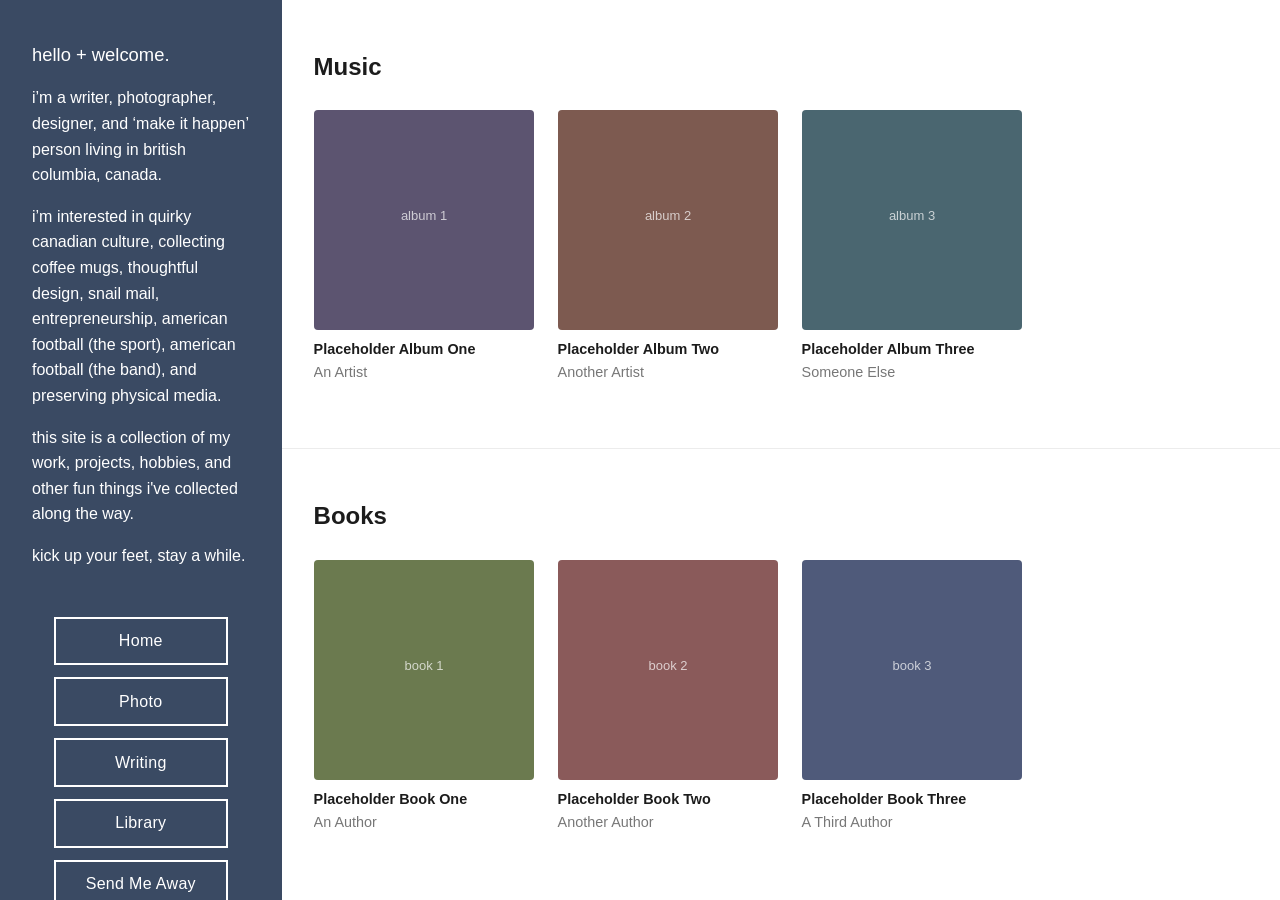
==== library.html @ 1d6d342d "Build personal website: landing slideshow, writing, and library pages - Landing page with 5s cross-f" ====
<!DOCTYPE html>
<html lang="en">
<head>
  <meta charset="UTF-8" />
  <meta name="viewport" content="width=device-width, initial-scale=1.0" />
  <title>library — lauren emberson</title>
  <link rel="stylesheet" href="css/styles.css" />
</head>
<body>

  <!-- ===================== LEFT SIDEBAR (same as home) ===================== -->
  <aside class="sidebar" id="sidebar">
    <div class="sidebar__intro">
      <p class="lede">hello + welcome.</p>
      <p>i’m a writer, photographer, designer, and ‘make it happen’ person
      living in british columbia, canada.</p>
      <p>i’m interested in quirky canadian culture, collecting coffee mugs,
      thoughtful design, snail mail, entrepreneurship, american football (the
      sport), american football (the band), and preserving physical media.</p>
      <p>this site is a collection of my work, projects, hobbies, and other fun
      things i've collected along the way.</p>
      <p>kick up your feet, stay a while.</p>
    </div>

    <nav class="sidebar__nav">
      <a class="btn" href="index.html"><span>Home</span></a>
      <a class="btn" id="photo-btn" href="#" target="_blank" rel="noopener">
        <span>Photo</span>
      </a>
      <a class="btn" href="writing.html"><span>Writing</span></a>
      <a class="btn" href="library.html"><span>Library</span></a>
      <a class="btn" id="send-me-away-btn" href="#"><span>Send Me Away</span></a>
    </nav>
  </aside>

  <!-- ===================== LIBRARY CONTENT ===================== -->
  <main class="content">
    <!-- MUSIC: top half -->
    <section class="library-section">
      <h2 class="section-title">Music</h2>
      <div class="cover-row" id="music-row"></div>
    </section>

    <!-- BOOKS: bottom half -->
    <section class="library-section">
      <h2 class="section-title">Books</h2>
      <div class="cover-row" id="books-row"></div>
    </section>
  </main>

  <script>
    document.documentElement.style.setProperty('--sidebar-color', '#3a4a63');
    document.documentElement.style.setProperty('--sidebar-text', '#ffffff');
  </script>

  <script src="js/data.js"></script>
  <script src="js/shared.js"></script>
  <script src="js/library.js"></script>
</body>
</html>
---- css/styles.css ----
/* ============================================================================
   styles.css  —  the look & feel of the whole site.
   You usually won't need to touch this. Fonts, sizes, and layout live here.
============================================================================ */

/* --- Basic reset so the site looks the same in every browser --- */
* {
  margin: 0;
  padding: 0;
  box-sizing: border-box;
}

:root {
  /* The sidebar colour is set live by JavaScript, but we give it a start value */
  --sidebar-color: #2e3a2f;
  --sidebar-text: #ffffff;
  --fade-time: 1.2s;            /* how long the cross-fade takes */
  --sidebar-width: 22%;         /* width of the left sidebar (~20%) */
}

html, body {
  height: 100%;
  font-family: "Helvetica Neue", Helvetica, Arial, sans-serif;
  font-size: 16px;              /* "medium size" base text */
  line-height: 1.6;
  color: #1c1c1c;
  background: #ffffff;
  -webkit-font-smoothing: antialiased;
}

a { color: inherit; }


/* ============================================================================
   SIDEBAR (shared by every page)
============================================================================ */
.sidebar {
  position: fixed;
  top: 0;
  left: 0;
  width: var(--sidebar-width);
  height: 100vh;
  padding: 2.5rem 2rem;
  display: flex;
  flex-direction: column;
  justify-content: space-between;   /* text at top, buttons at bottom */
  background-color: var(--sidebar-color);
  color: var(--sidebar-text);
  /* the smooth colour cross-fade when images change: */
  transition: background-color var(--fade-time) ease-in-out,
              color var(--fade-time) ease-in-out;
  z-index: 10;
  overflow-y: auto;
}

.sidebar__intro p {
  margin-bottom: 1rem;
  font-size: 1rem;
}

.sidebar__intro .lede {
  font-size: 1.15rem;
  font-weight: 500;
}

/* The navigation buttons: text with a medium-thickness rectangle around them */
.sidebar__nav {
  display: flex;
  flex-direction: column;
  align-items: center;          /* centred within the sidebar */
  gap: 0.75rem;
  margin-top: 2rem;
}

.btn {
  display: inline-block;
  width: 80%;
  max-width: 220px;
  text-align: center;
  padding: 0.6rem 1rem;
  border: 2px solid currentColor;   /* medium-thickness rectangle line */
  color: inherit;
  background: transparent;
  font-family: inherit;
  font-size: 1rem;
  letter-spacing: 0.02em;
  text-decoration: none;
  cursor: pointer;
  transition: background-color 0.25s ease, color 0.25s ease, opacity 0.25s ease;
}

.btn:hover {
  background-color: currentColor;   /* fill on hover... */
}
.btn:hover span {
  color: var(--sidebar-color);      /* ...text flips to the sidebar colour */
}


/* ============================================================================
   MAIN CONTENT AREA (right of sidebar)
============================================================================ */
.content {
  margin-left: var(--sidebar-width);
  min-height: 100vh;
}


/* ============================================================================
   LANDING PAGE SLIDESHOW
============================================================================ */
.slideshow {
  position: fixed;
  top: 0;
  left: var(--sidebar-width);
  width: calc(100% - var(--sidebar-width));
  height: 100vh;
}

.slide {
  position: absolute;
  inset: 0;                     /* fill the whole area */
  background-size: cover;
  background-position: center;
  opacity: 0;
  transition: opacity var(--fade-time) ease-in-out;
}

.slide.is-active {
  opacity: 1;
}


/* ============================================================================
   WRITING PAGE
============================================================================ */
.page {
  max-width: 760px;
  margin: 0 auto;
  padding: 4rem 2rem 6rem;
}

.page__title {
  font-size: 1.5rem;
  font-weight: 600;
  margin-bottom: 2rem;
}

.entry {
  border-bottom: 1px solid #e2e2e2;
  padding: 1.25rem 0;
}

.entry__header {
  display: flex;
  align-items: baseline;
  gap: 0.75rem;
  background: none;
  border: none;
  width: 100%;
  text-align: left;
  cursor: pointer;
  font-family: inherit;
  font-size: 1.2rem;
  font-weight: 500;
  color: #1c1c1c;
}

.entry__toggle {
  display: inline-block;
  width: 1.2em;
  font-weight: 400;
  color: #888;
}

.entry__date {
  font-size: 0.85rem;
  color: #999;
  font-weight: 400;
}

.entry__body {
  max-height: 0;
  overflow: hidden;
  transition: max-height 0.35s ease;
}

.entry__body-inner {
  padding-top: 0.75rem;
  white-space: pre-line;        /* keeps your line breaks from data.js */
  font-size: 1rem;
  color: #333;
}

.entry.is-open .entry__body {
  max-height: 2000px;           /* big enough for long writing */
}


/* ============================================================================
   LIBRARY PAGE (music + books)
============================================================================ */
.library-section {
  padding: 3rem 2rem;
}

.library-section + .library-section {
  border-top: 1px solid #ececec;
}

.section-title {
  font-size: 1.5rem;
  font-weight: 600;
  margin-bottom: 1.5rem;
}

/* Horizontal left/right scrolling row of covers */
.cover-row {
  display: flex;
  gap: 1.5rem;
  overflow-x: auto;
  padding-bottom: 1rem;
  scroll-snap-type: x proximity;
}
.cover-row::-webkit-scrollbar { height: 8px; }
.cover-row::-webkit-scrollbar-thumb { background: #ccc; border-radius: 4px; }

.cover-card {
  position: relative;
  flex: 0 0 auto;
  width: 220px;
  scroll-snap-align: start;
}

.cover-card__img {
  width: 220px;
  height: 220px;
  object-fit: cover;
  border-radius: 4px;
  display: block;
  background: #eee;
}

.cover-card__caption {
  margin-top: 0.5rem;
  font-size: 0.9rem;
}
.cover-card__caption .title { font-weight: 600; }
.cover-card__caption .by { color: #777; }

/* The panel that appears when you hover over a cover */
.cover-card__overlay {
  position: absolute;
  inset: 0;
  height: 220px;                /* only cover the image, not the caption */
  background: rgba(20, 20, 20, 0.82);
  color: #fff;
  border-radius: 4px;
  display: flex;
  flex-direction: column;
  align-items: center;
  justify-content: center;
  gap: 0.75rem;
  opacity: 0;
  transition: opacity 0.25s ease;
  padding: 1rem;
  text-align: center;
}

.cover-card:hover .cover-card__overlay {
  opacity: 1;
}

.stars {
  font-size: 1.25rem;
  letter-spacing: 0.1em;
  color: #ffd166;
}

.overlay-links {
  display: flex;
  flex-wrap: wrap;
  gap: 0.5rem;
  justify-content: center;
}

.overlay-links a {
  border: 1.5px solid #fff;
  padding: 0.3rem 0.6rem;
  font-size: 0.8rem;
  text-decoration: none;
  color: #fff;
  transition: background 0.2s ease, color 0.2s ease;
}
.overlay-links a:hover {
  background: #fff;
  color: #111;
}


/* ============================================================================
   MOBILE / SMALL SCREENS
   The fixed sidebar becomes a normal block at the top so nothing overlaps.
============================================================================ */
@media (max-width: 800px) {
  :root { --sidebar-width: 100%; }

  .sidebar {
    position: relative;
    height: auto;
    width: 100%;
  }

  .content { margin-left: 0; }

  .slideshow {
    position: relative;
    left: 0;
    width: 100%;
    height: 60vh;
  }

  .sidebar__nav { align-items: stretch; }
}
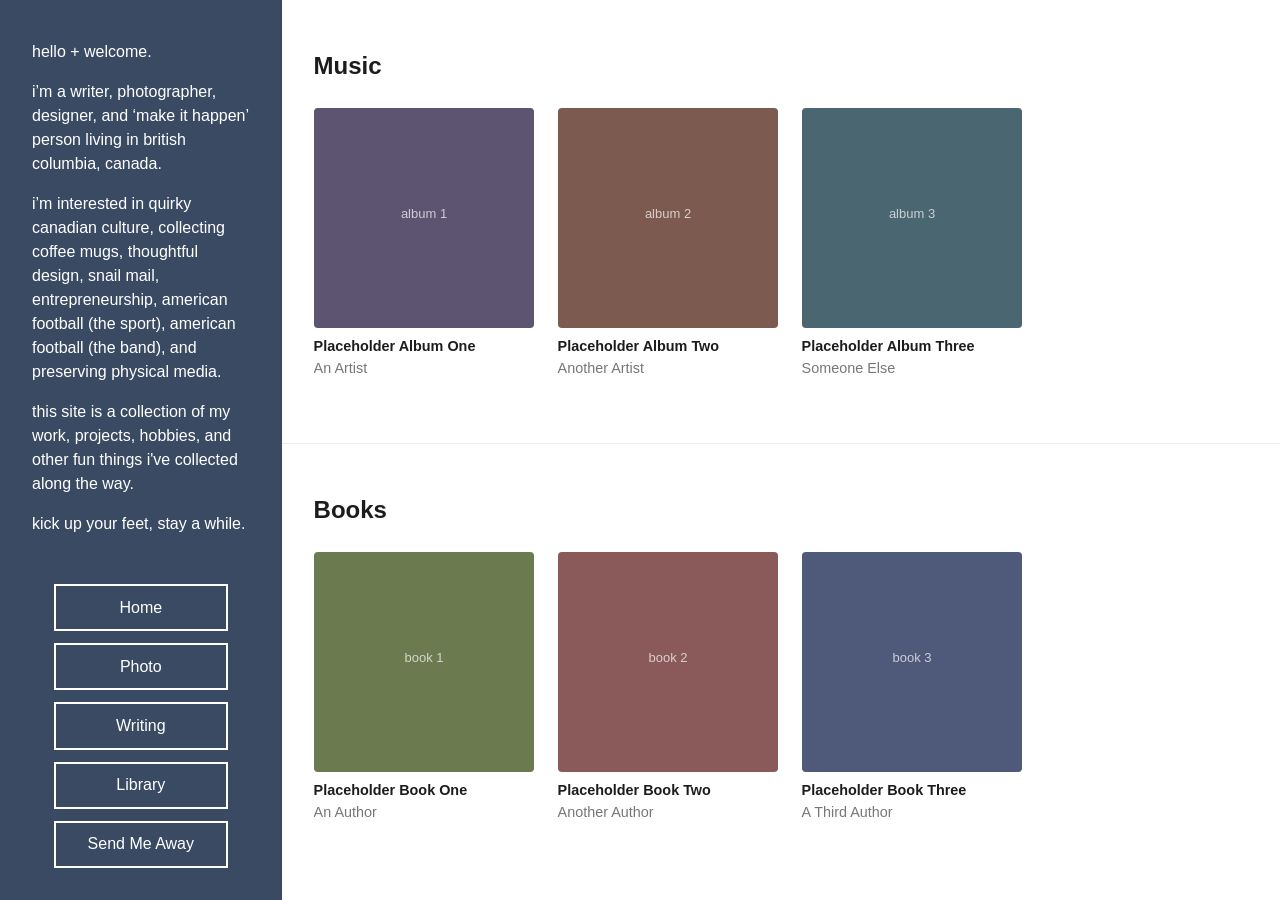
==== commit f11ac3ec: "Hide interests paragraph on short screens to keep buttons in view Adds a max-height media query that" ====
--- a/library.html
+++ b/library.html
@@ -14,7 +14,7 @@
       <p class="lede">hello + welcome.</p>
       <p>i’m a writer, photographer, designer, and ‘make it happen’ person
       living in british columbia, canada.</p>
-      <p>i’m interested in quirky canadian culture, collecting coffee mugs,
+      <p class="interests">i’m interested in quirky canadian culture, collecting coffee mugs,
       thoughtful design, snail mail, entrepreneurship, american football (the
       sport), american football (the band), and preserving physical media.</p>
       <p>this site is a collection of my work, projects, hobbies, and other fun
--- a/css/styles.css
+++ b/css/styles.css
@@ -20,9 +20,10 @@
 
 html, body {
   height: 100%;
-  font-family: "Helvetica Neue", Helvetica, Arial, sans-serif;
+  font-family: Helvetica, Arial, sans-serif;   /* standard, consistent everywhere */
   font-size: 16px;              /* "medium size" base text */
-  line-height: 1.6;
+  line-height: 1.5;
+  letter-spacing: normal;       /* standard, un-stretched spacing site-wide */
   color: #1c1c1c;
   background: #ffffff;
   -webkit-font-smoothing: antialiased;
@@ -58,9 +59,10 @@
   font-size: 1rem;
 }
 
+/* "hello + welcome." is now the same standard size/weight as the rest. */
 .sidebar__intro .lede {
-  font-size: 1.15rem;
-  font-weight: 500;
+  font-size: 1rem;
+  font-weight: 400;
 }
 
 /* The navigation buttons: text with a medium-thickness rectangle around them */
@@ -83,7 +85,6 @@
   background: transparent;
   font-family: inherit;
   font-size: 1rem;
-  letter-spacing: 0.02em;
   text-decoration: none;
   cursor: pointer;
   transition: background-color 0.25s ease, color 0.25s ease, opacity 0.25s ease;
@@ -273,34 +274,50 @@
 
 .stars {
   font-size: 1.25rem;
-  letter-spacing: 0.1em;
   color: #ffd166;
 }
 
 .overlay-links {
   display: flex;
   flex-wrap: wrap;
-  gap: 0.5rem;
+  gap: 1rem;
   justify-content: center;
 }
 
+/* Each link is now a simple white logo icon */
 .overlay-links a {
-  border: 1.5px solid #fff;
-  padding: 0.3rem 0.6rem;
-  font-size: 0.8rem;
+  display: inline-flex;
+  align-items: center;
+  justify-content: center;
+  color: #fff;                  /* icons inherit this white colour */
   text-decoration: none;
-  color: #fff;
-  transition: background 0.2s ease, color 0.2s ease;
+  transition: opacity 0.2s ease, transform 0.2s ease;
 }
 .overlay-links a:hover {
-  background: #fff;
-  color: #111;
-}
-
-
-/* ============================================================================
-   MOBILE / SMALL SCREENS
-   The fixed sidebar becomes a normal block at the top so nothing overlaps.
+  opacity: 0.7;
+  transform: scale(1.1);
+}
+.overlay-links svg {
+  width: 26px;
+  height: 26px;
+  fill: currentColor;           /* = white */
+  display: block;
+}
+/* The Wikipedia globe is drawn with lines, not a solid shape */
+.overlay-links svg.icon--stroke {
+  fill: none;
+  stroke: currentColor;
+  stroke-width: 1.4;
+  stroke-linecap: round;
+}
+
+
+/* ============================================================================
+   RESPONSIVE — SMALL SCREENS
+   • The fixed sidebar becomes a normal full-width block so nothing overlaps.
+   • On the LANDING PAGE the photos are hidden — mobile shows ONLY the sidebar
+     (the colour still gently cross-fades on its own).
+   • Content pages (Writing / Library) show the sidebar on top, content below.
 ============================================================================ */
 @media (max-width: 800px) {
   :root { --sidebar-width: 100%; }
@@ -308,17 +325,42 @@
   .sidebar {
     position: relative;
     height: auto;
+    min-height: 100vh;            /* sidebar fills the screen on the home page */
     width: 100%;
   }
 
   .content { margin-left: 0; }
 
-  .slideshow {
-    position: relative;
-    left: 0;
+  /* Landing-page photos are hidden on mobile — sidebar only. */
+  .slideshow { display: none; }
+
+  .sidebar__nav { align-items: center; }
+}
+
+/* --- Phones: shrink text + buttons so everything fits comfortably --- */
+@media (max-width: 500px) {
+  html, body { font-size: 15px; }
+
+  .sidebar { padding: 1.75rem 1.5rem; }
+
+  .sidebar__intro p { margin-bottom: 0.75rem; }
+
+  .btn {
     width: 100%;
-    height: 60vh;
+    max-width: none;
+    padding: 0.5rem 0.75rem;
+    font-size: 0.95rem;
   }
 
-  .sidebar__nav { align-items: stretch; }
-}
+  .sidebar__nav { gap: 0.5rem; margin-top: 1.5rem; }
+
+  /* Library covers scale down a touch on small phones */
+  .cover-card, .cover-card__img { width: 170px; }
+  .cover-card__overlay { height: 170px; }
+}
+
+/* --- Short screens: drop the long "interests" paragraph so the buttons
+       stay in view without having to scroll. --- */
+@media (max-height: 720px) {
+  .interests { display: none; }
+}
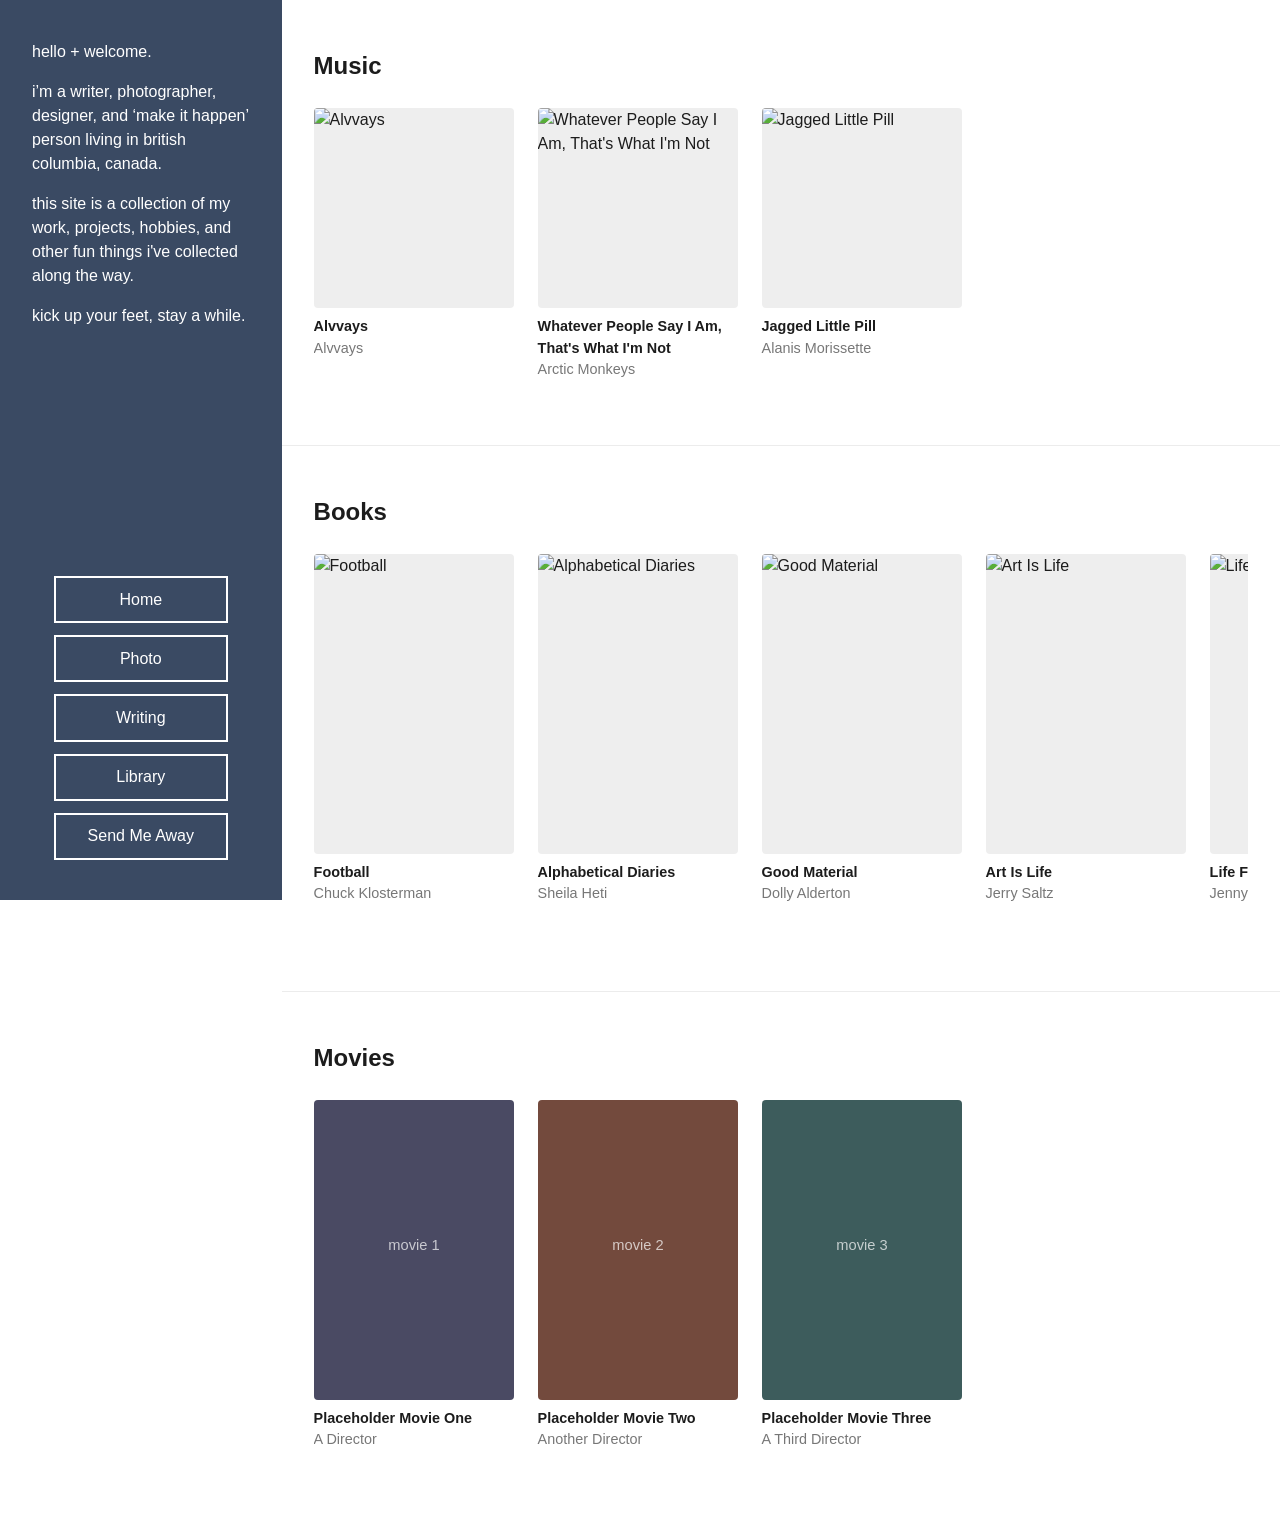
==== commit 13667ab4: "Add Movies section, scroll arrows, poster covers, smoother writing - Writing: smooth grid-based expa" ====
--- a/library.html
+++ b/library.html
@@ -35,16 +35,34 @@
 
   <!-- ===================== LIBRARY CONTENT ===================== -->
   <main class="content">
-    <!-- MUSIC: top half -->
+    <!-- MUSIC -->
     <section class="library-section">
       <h2 class="section-title">Music</h2>
-      <div class="cover-row" id="music-row"></div>
+      <div class="cover-scroller">
+        <button class="scroll-btn scroll-btn--left" aria-label="scroll left">‹</button>
+        <div class="cover-row" id="music-row"></div>
+        <button class="scroll-btn scroll-btn--right" aria-label="scroll right">›</button>
+      </div>
     </section>
 
-    <!-- BOOKS: bottom half -->
+    <!-- BOOKS -->
     <section class="library-section">
       <h2 class="section-title">Books</h2>
-      <div class="cover-row" id="books-row"></div>
+      <div class="cover-scroller">
+        <button class="scroll-btn scroll-btn--left" aria-label="scroll left">‹</button>
+        <div class="cover-row" id="books-row"></div>
+        <button class="scroll-btn scroll-btn--right" aria-label="scroll right">›</button>
+      </div>
+    </section>
+
+    <!-- MOVIES -->
+    <section class="library-section">
+      <h2 class="section-title">Movies</h2>
+      <div class="cover-scroller">
+        <button class="scroll-btn scroll-btn--left" aria-label="scroll left">‹</button>
+        <div class="cover-row" id="movies-row"></div>
+        <button class="scroll-btn scroll-btn--right" aria-label="scroll right">›</button>
+      </div>
     </section>
   </main>
 
--- a/css/styles.css
+++ b/css/styles.css
@@ -180,21 +180,33 @@
   font-weight: 400;
 }
 
+/* Smooth expand/collapse: the row animates from 0 to its real height and back,
+   so it glides open and closed no matter how long the writing is. */
 .entry__body {
-  max-height: 0;
+  display: grid;
+  grid-template-rows: 0fr;
+  transition: grid-template-rows 0.4s ease;
+}
+
+.entry__body-inner {
+  min-height: 0;                /* required so the grid can shrink to 0 */
   overflow: hidden;
-  transition: max-height 0.35s ease;
-}
-
-.entry__body-inner {
-  padding-top: 0.75rem;
   white-space: pre-line;        /* keeps your line breaks from data.js */
   font-size: 1rem;
   color: #333;
 }
 
 .entry.is-open .entry__body {
-  max-height: 2000px;           /* big enough for long writing */
+  grid-template-rows: 1fr;
+}
+
+/* small fade + spacing that also eases in/out with the open state */
+.entry.is-open .entry__body-inner {
+  padding-top: 0.75rem;
+}
+
+.entry__toggle {
+  transition: transform 0.3s ease;
 }
 
 
@@ -215,6 +227,11 @@
   margin-bottom: 1.5rem;
 }
 
+/* A scroller = left arrow + the scrolling row + right arrow */
+.cover-scroller {
+  position: relative;
+}
+
 /* Horizontal left/right scrolling row of covers */
 .cover-row {
   display: flex;
@@ -222,24 +239,75 @@
   overflow-x: auto;
   padding-bottom: 1rem;
   scroll-snap-type: x proximity;
+  scroll-behavior: smooth;
 }
 .cover-row::-webkit-scrollbar { height: 8px; }
 .cover-row::-webkit-scrollbar-thumb { background: #ccc; border-radius: 4px; }
+.cover-row::-webkit-scrollbar-track { background: #f2f2f2; border-radius: 4px; }
+
+/* The round left/right arrow buttons */
+.scroll-btn {
+  position: absolute;
+  top: 105px;                   /* roughly centred on the cover images */
+  transform: translateY(-50%);
+  z-index: 5;
+  width: 40px;
+  height: 40px;
+  border: none;
+  border-radius: 50%;
+  background: rgba(255, 255, 255, 0.95);
+  box-shadow: 0 2px 8px rgba(0, 0, 0, 0.18);
+  color: #222;
+  font-size: 1.4rem;
+  line-height: 1;
+  cursor: pointer;
+  display: flex;
+  align-items: center;
+  justify-content: center;
+  opacity: 0;                   /* hidden until you hover the row */
+  transition: opacity 0.2s ease, background 0.2s ease;
+}
+.scroll-btn:hover { background: #fff; }
+.scroll-btn--left { left: -6px; }
+.scroll-btn--right { right: -6px; }
+/* Show the arrows when hovering (or keyboard-focusing) the row... */
+.cover-scroller:hover .scroll-btn,
+.cover-scroller:focus-within .scroll-btn {
+  opacity: 1;
+}
+/* ...but keep an arrow hidden when there's nothing more to scroll that way. */
+.scroll-btn:disabled {
+  opacity: 0 !important;
+  visibility: hidden;
+  pointer-events: none;
+}
 
 .cover-card {
+  flex: 0 0 auto;
+  width: 200px;
+  scroll-snap-align: start;
+}
+
+/* The image + hover overlay share this box, so the overlay always matches
+   the cover's height whether it's square or a tall rectangle. */
+.cover-card__media {
   position: relative;
-  flex: 0 0 auto;
-  width: 220px;
-  scroll-snap-align: start;
+  width: 200px;
+  height: 200px;                /* default (square) — album covers */
+  border-radius: 4px;
+  overflow: hidden;
+  background: #eee;
+}
+/* Books and movie posters are a standard portrait rectangle (2:3) */
+.cover-card--poster .cover-card__media {
+  height: 300px;
 }
 
 .cover-card__img {
-  width: 220px;
-  height: 220px;
-  object-fit: cover;
-  border-radius: 4px;
+  width: 100%;
+  height: 100%;
+  object-fit: cover;            /* crops nicely if a cover isn't exactly 2:3 */
   display: block;
-  background: #eee;
 }
 
 .cover-card__caption {
@@ -253,10 +321,8 @@
 .cover-card__overlay {
   position: absolute;
   inset: 0;
-  height: 220px;                /* only cover the image, not the caption */
   background: rgba(20, 20, 20, 0.82);
   color: #fff;
-  border-radius: 4px;
   display: flex;
   flex-direction: column;
   align-items: center;
@@ -268,7 +334,8 @@
   text-align: center;
 }
 
-.cover-card:hover .cover-card__overlay {
+.cover-card:hover .cover-card__overlay,
+.cover-card:focus-within .cover-card__overlay {
   opacity: 1;
 }
 
@@ -355,12 +422,15 @@
   .sidebar__nav { gap: 0.5rem; margin-top: 1.5rem; }
 
   /* Library covers scale down a touch on small phones */
-  .cover-card, .cover-card__img { width: 170px; }
-  .cover-card__overlay { height: 170px; }
-}
-
-/* --- Short screens: drop the long "interests" paragraph so the buttons
-       stay in view without having to scroll. --- */
-@media (max-height: 720px) {
-  .interests { display: none; }
-}
+  .cover-card { width: 150px; }
+  .cover-card__media { width: 150px; height: 150px; }
+  .cover-card--poster .cover-card__media { height: 225px; }
+  .scroll-btn { top: 80px; }
+}
+
+/* --- When the sidebar runs out of room (screen too short OR too narrow, so
+       the paragraph wraps taller), JavaScript adds the "is-cramped" class and
+       this hides the long interests paragraph so the buttons stay in view. --- */
+.sidebar.is-cramped .interests {
+  display: none;
+}
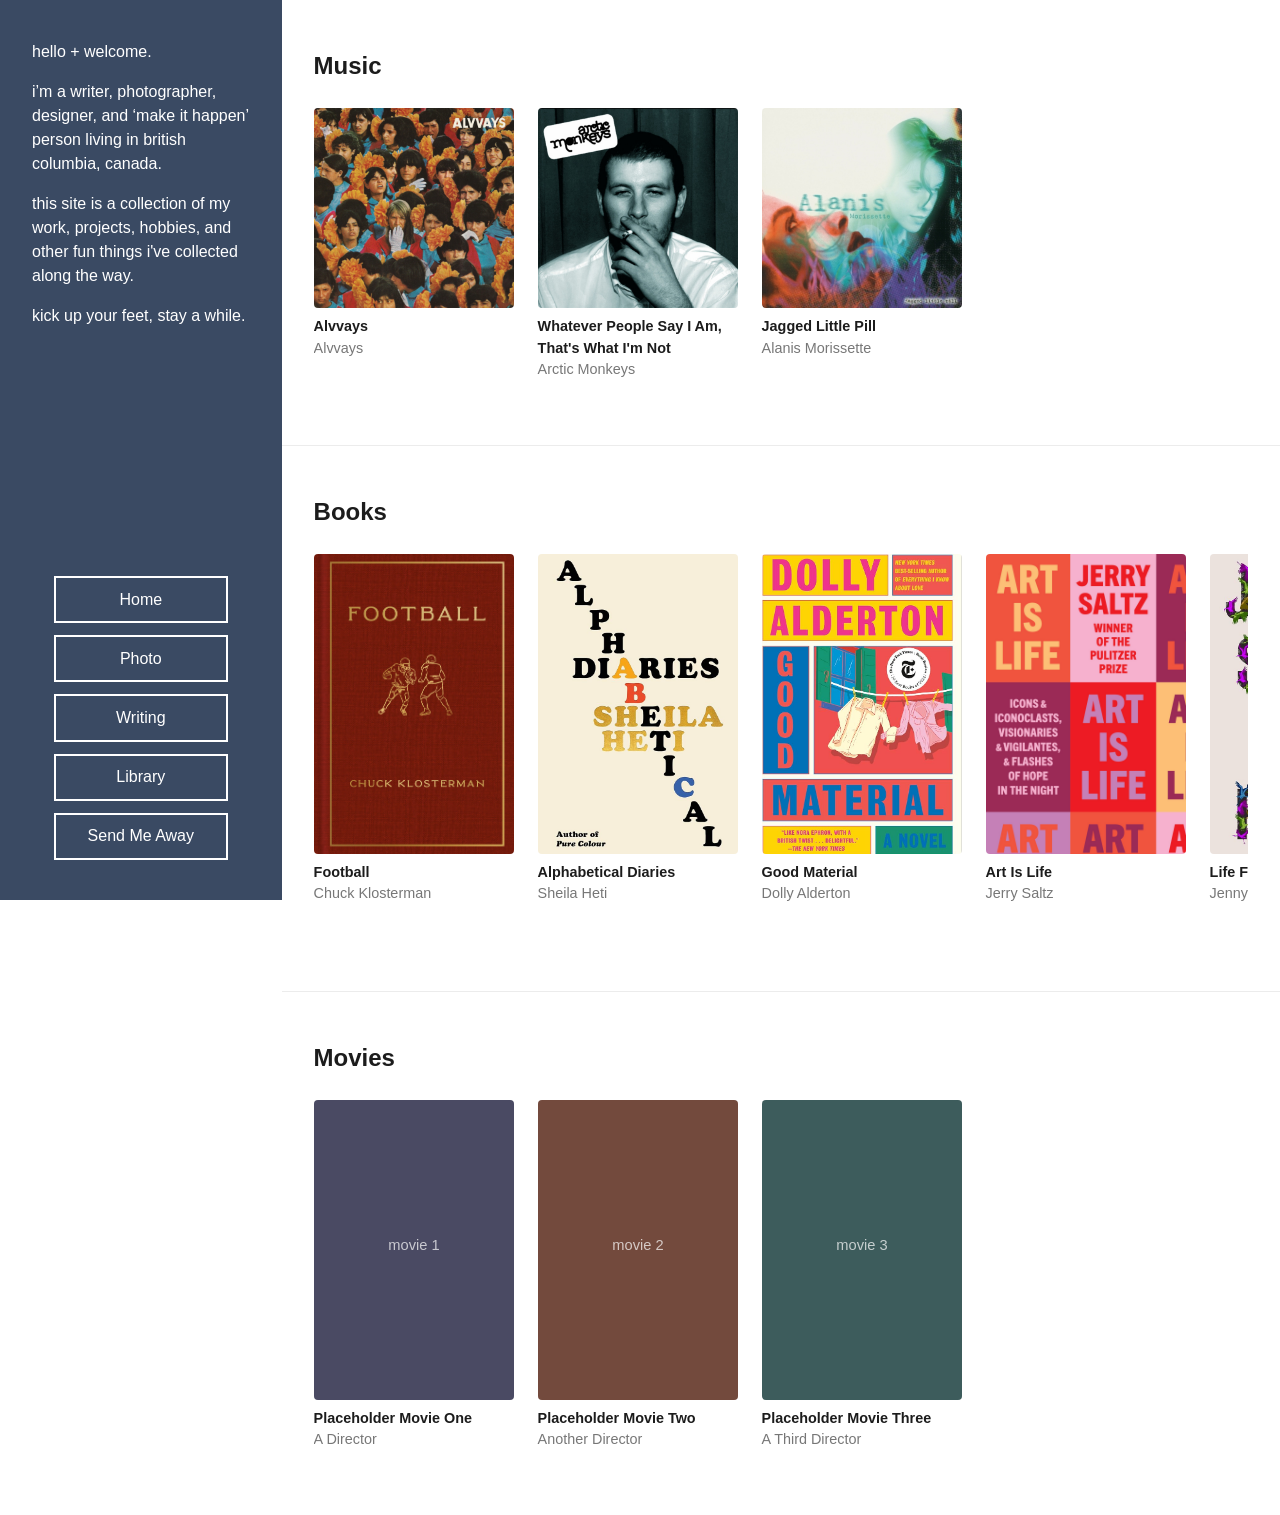
==== commit 164f1712: "Add automatic Letterboxd sync for the Movies section - scripts/sync-letterboxd.js reads the public p" ====
--- a/library.html
+++ b/library.html
@@ -73,6 +73,7 @@
 
   <script src="js/data.js"></script>
   <script src="js/shared.js"></script>
+  <script src="js/movies-auto.js"></script>
   <script src="js/library.js"></script>
 </body>
 </html>
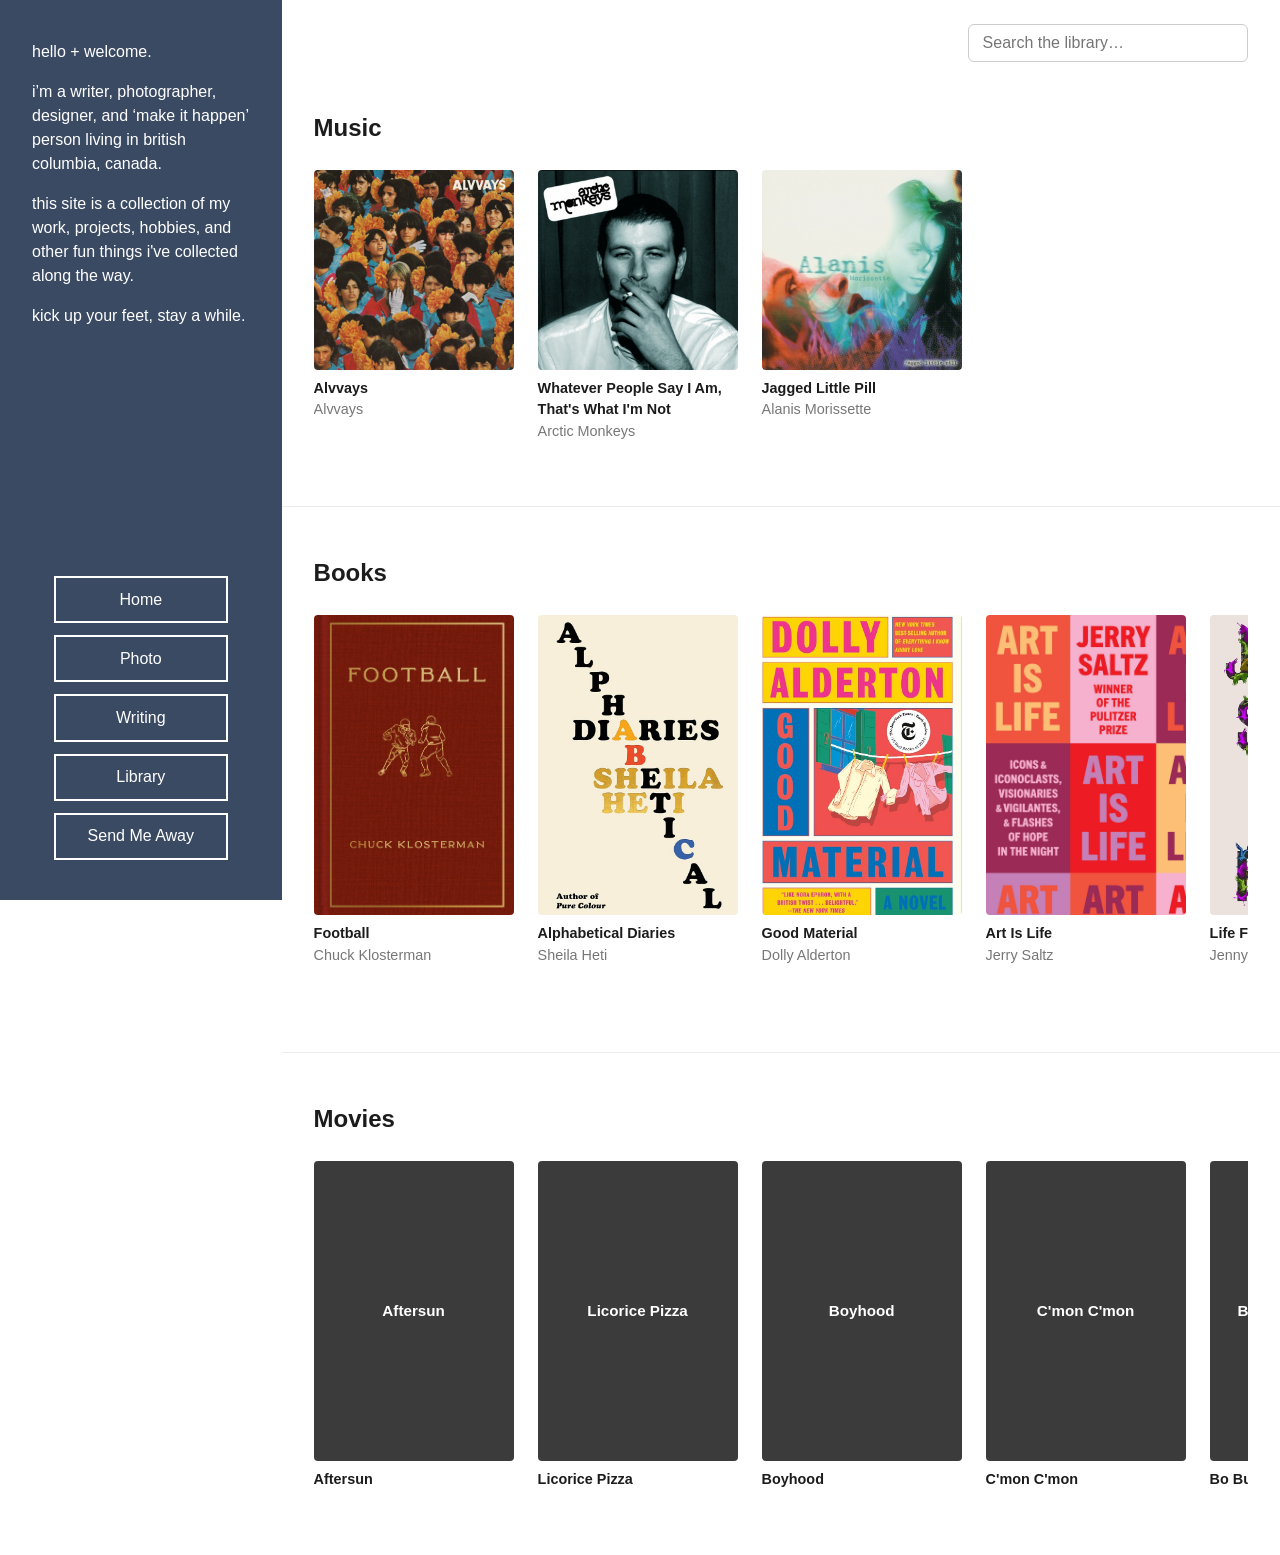
==== commit b8188947: "Add library search box; switch Movies to manual with title-tile fallback - Search box (top-right of " ====
--- a/library.html
+++ b/library.html
@@ -35,6 +35,12 @@
 
   <!-- ===================== LIBRARY CONTENT ===================== -->
   <main class="content">
+    <!-- Search box (top-right): typing filters every section live -->
+    <div class="library-search">
+      <input type="search" id="library-search-input"
+             placeholder="Search the library…" aria-label="Search the library" />
+    </div>
+
     <!-- MUSIC -->
     <section class="library-section">
       <h2 class="section-title">Music</h2>
@@ -73,7 +79,6 @@
 
   <script src="js/data.js"></script>
   <script src="js/shared.js"></script>
-  <script src="js/movies-auto.js"></script>
   <script src="js/library.js"></script>
 </body>
 </html>
--- a/css/styles.css
+++ b/css/styles.css
@@ -225,6 +225,43 @@
   font-size: 1.5rem;
   font-weight: 600;
   margin-bottom: 1.5rem;
+}
+
+/* Search box, top-right of the library page */
+.library-search {
+  display: flex;
+  justify-content: flex-end;
+  padding: 1.5rem 2rem 0;
+}
+#library-search-input {
+  width: 280px;
+  max-width: 100%;
+  padding: 0.55rem 0.85rem;
+  font-family: inherit;
+  font-size: 1rem;
+  color: #1c1c1c;
+  border: 1px solid #ccc;
+  border-radius: 6px;
+  outline: none;
+}
+#library-search-input:focus {
+  border-color: #888;
+}
+
+/* Title tile shown when a card has no cover/poster image yet */
+.cover-card__fallback {
+  width: 100%;
+  height: 100%;
+  display: flex;
+  align-items: center;
+  justify-content: center;
+  text-align: center;
+  padding: 0.75rem;
+  background: #3b3b3b;
+  color: #fff;
+  font-weight: 600;
+  font-size: 0.95rem;
+  line-height: 1.3;
 }
 
 /* A scroller = left arrow + the scrolling row + right arrow */
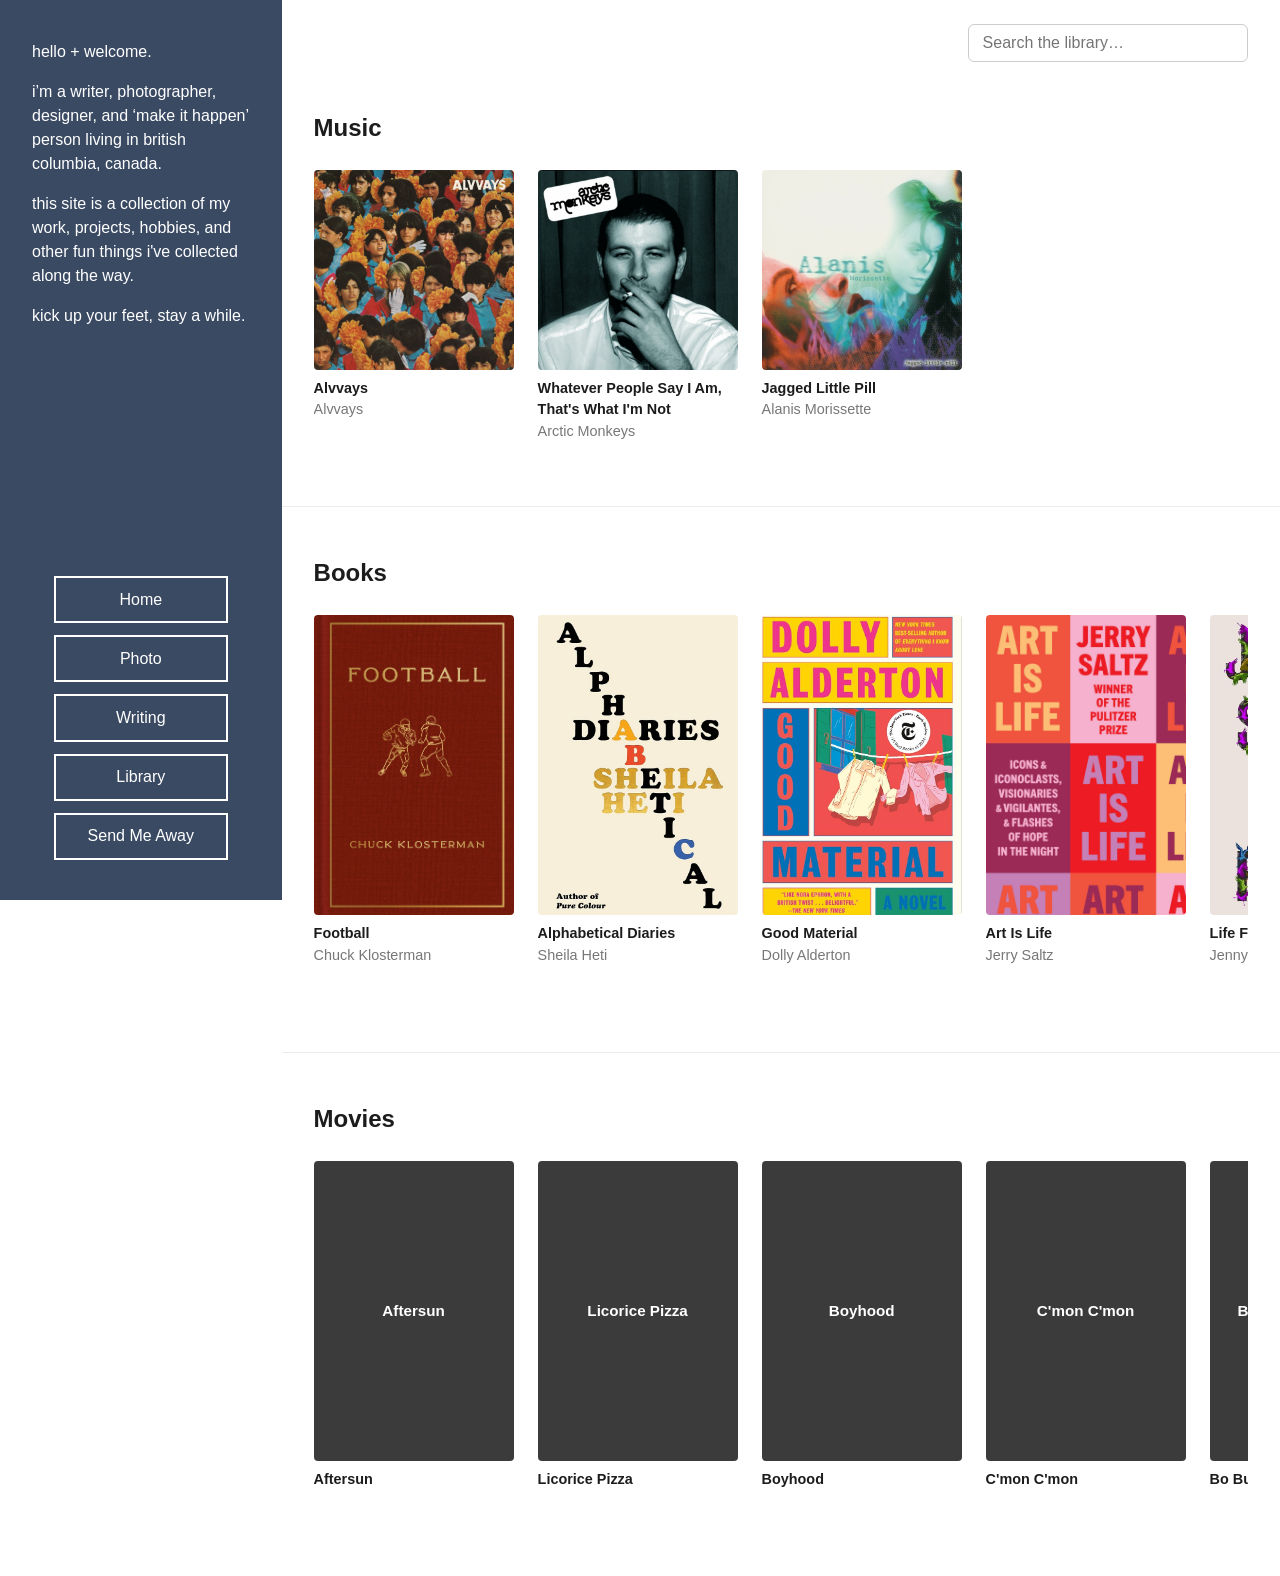
==== commit fa6a8ae9: "Add movie poster fetcher (Apple iTunes API) and wire posters into Library - scripts/fetch-posters.js" ====
--- a/library.html
+++ b/library.html
@@ -79,6 +79,7 @@
 
   <script src="js/data.js"></script>
   <script src="js/shared.js"></script>
+  <script src="js/movie-posters.js"></script>
   <script src="js/library.js"></script>
 </body>
 </html>
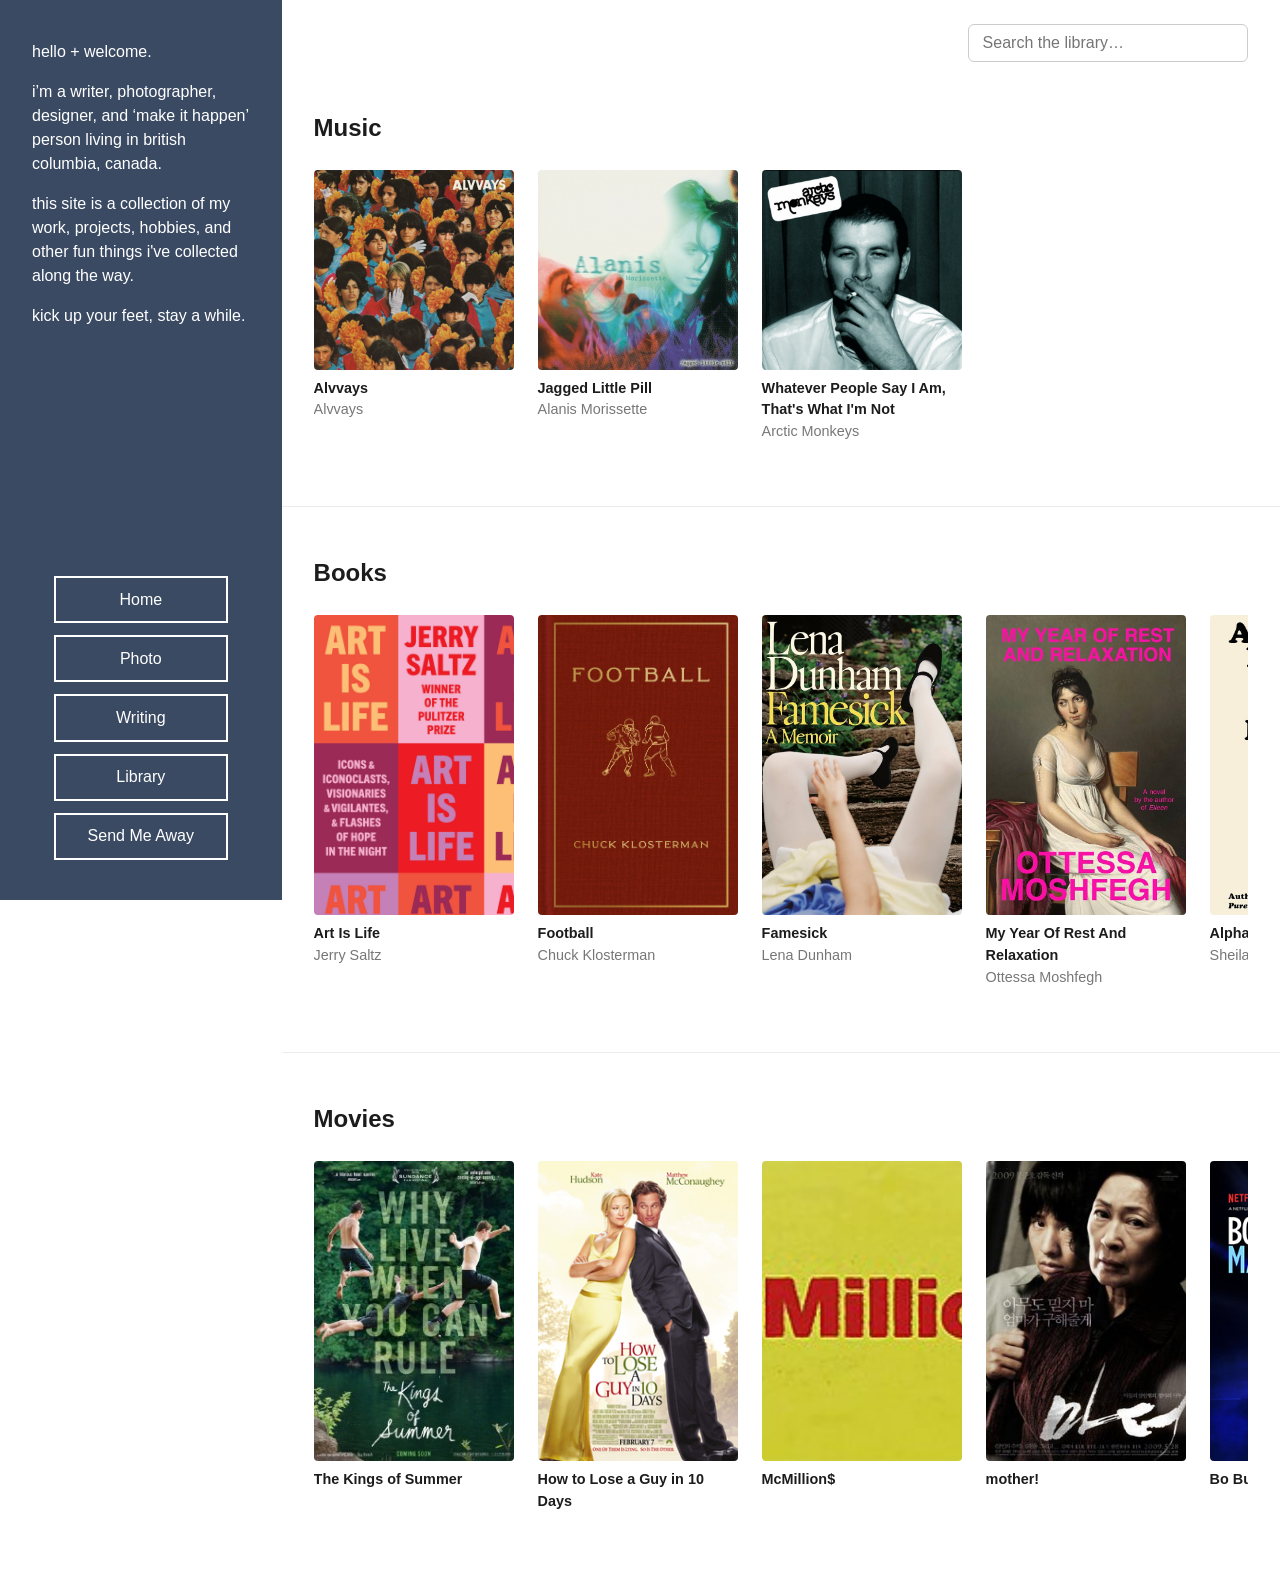
==== commit 128db7b7: "Add site favicon (le monogram) to replace old cached Squarespace icon" ====
--- a/library.html
+++ b/library.html
@@ -4,6 +4,7 @@
   <meta charset="UTF-8" />
   <meta name="viewport" content="width=device-width, initial-scale=1.0" />
   <title>library — lauren emberson</title>
+  <link rel="icon" type="image/svg+xml" href="favicon.svg" />
   <link rel="stylesheet" href="css/styles.css" />
 </head>
 <body>
--- a/css/styles.css
+++ b/css/styles.css
@@ -381,6 +381,12 @@
   color: #ffd166;
 }
 
+.overlay-date {
+  font-size: 0.8rem;
+  color: #e6e6e6;
+  letter-spacing: 0.02em;
+}
+
 .overlay-links {
   display: flex;
   flex-wrap: wrap;
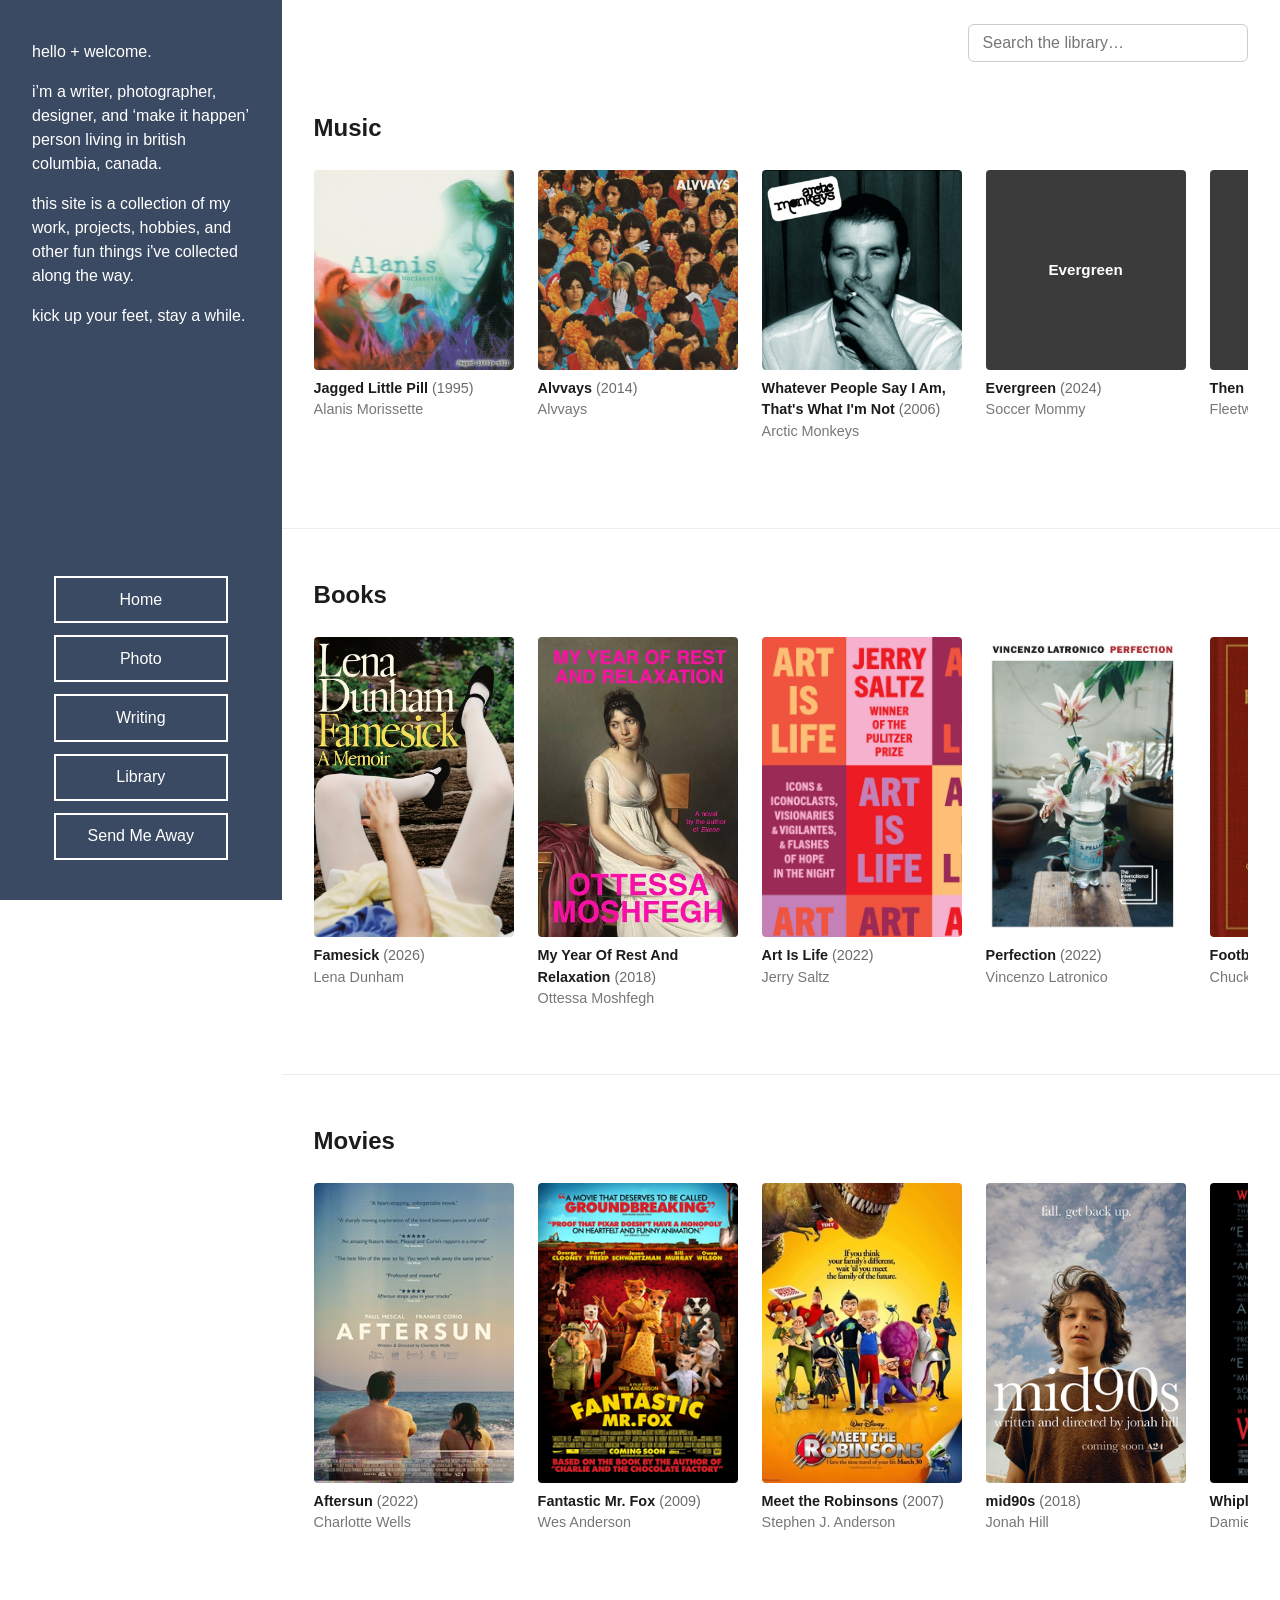
==== commit 39dee1a4: "Add Wikipedia album-cover fetch pipeline (mirrors movie posters) scripts/fetch-covers.js + .github/w" ====
--- a/library.html
+++ b/library.html
@@ -81,6 +81,7 @@
   <script src="js/data.js"></script>
   <script src="js/shared.js"></script>
   <script src="js/movie-posters.js"></script>
+  <script src="js/album-covers.js"></script>
   <script src="js/library.js"></script>
 </body>
 </html>
--- a/css/styles.css
+++ b/css/styles.css
@@ -352,6 +352,7 @@
   font-size: 0.9rem;
 }
 .cover-card__caption .title { font-weight: 600; }
+.cover-card__caption .year { color: #6b6b6b; font-weight: 400; }
 .cover-card__caption .by { color: #777; }
 
 /* The panel that appears when you hover over a cover */
